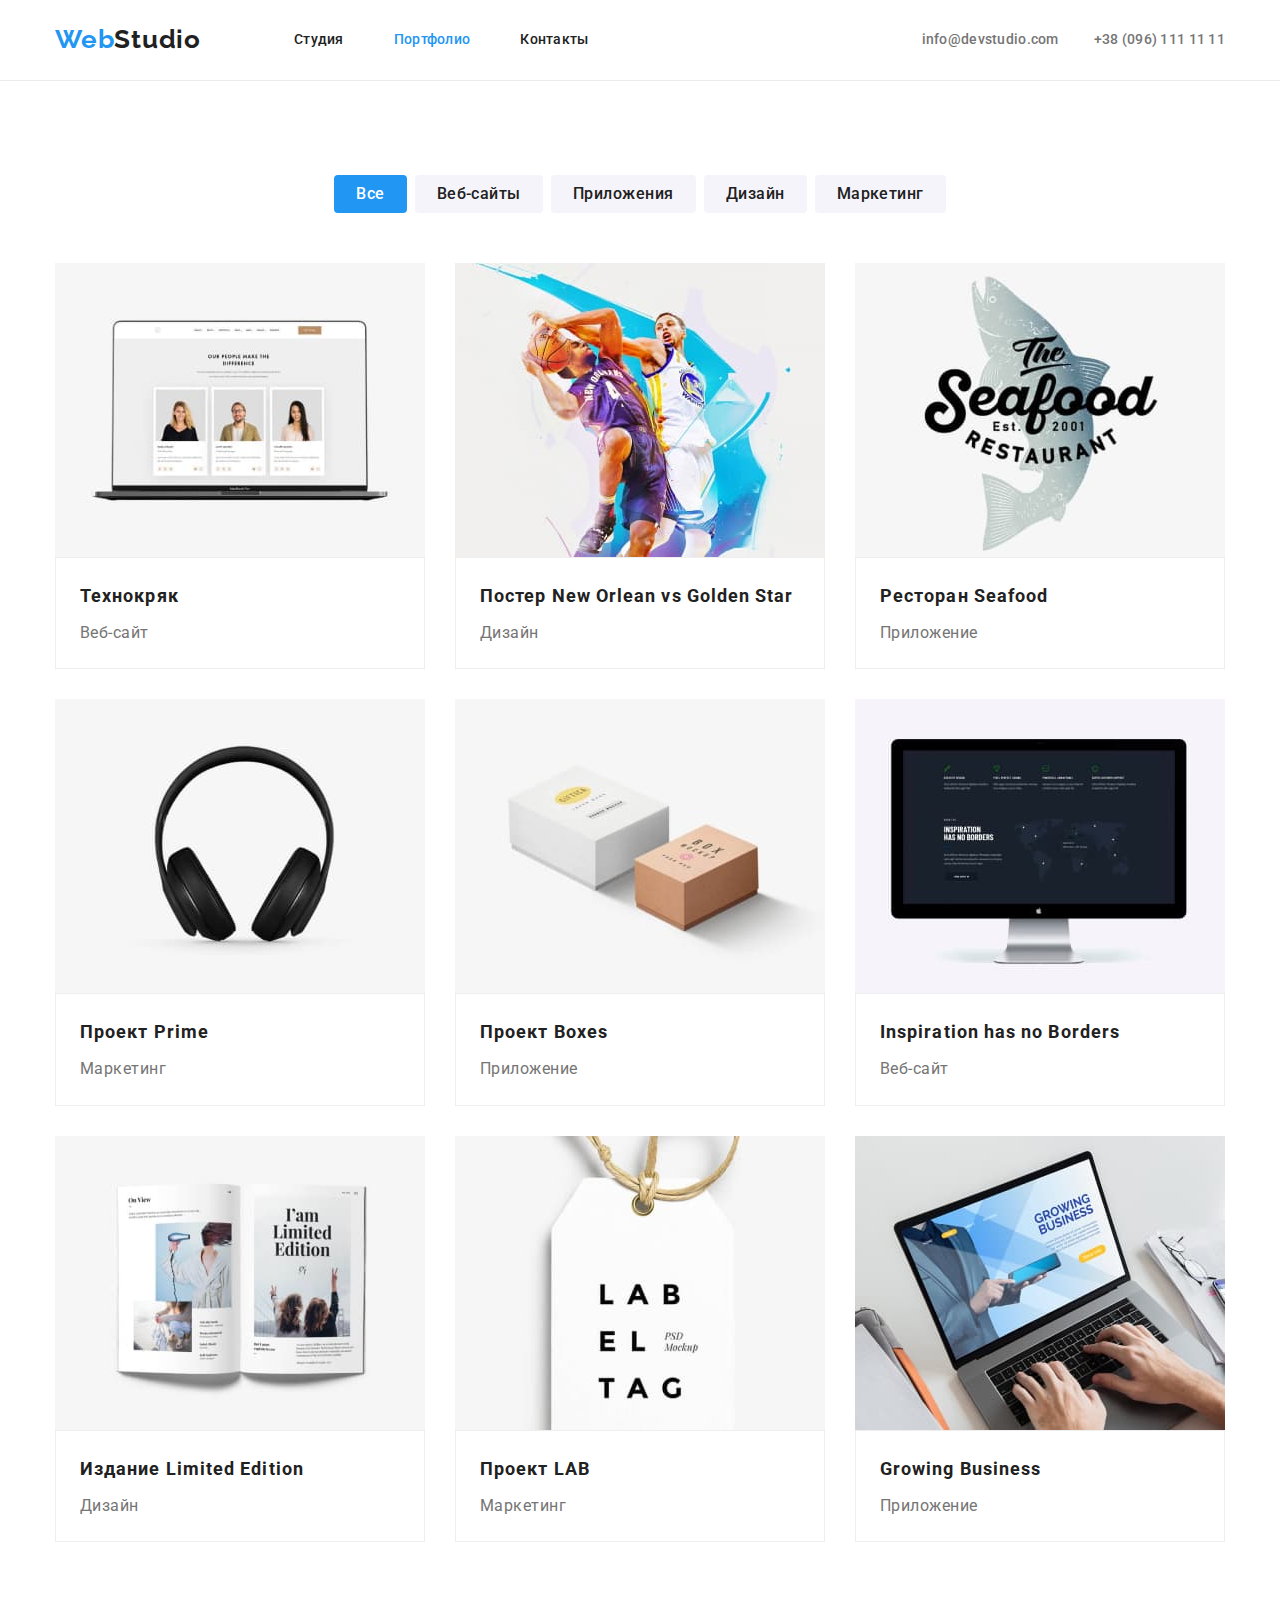
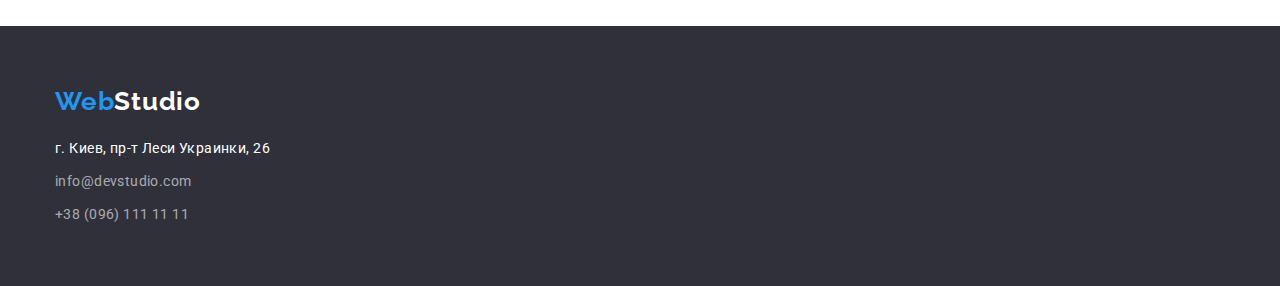
==== portfolio.html @ e8e616d6 "Initial commit" ====
<!DOCTYPE html>
<html lang="en">
  <head>
    <meta charset="UTF-8" />
    <meta http-equiv="X-UA-Compatible" content="IE=edge" />
    <meta name="viewport" content="width=device-width, initial-scale=1.0" />
    <title>Document</title>
    <link
      href="https://fonts.googleapis.com/css2?family=Raleway:wght@700&family=Roboto:wght@400;500;700;900&display=swap"
      rel="stylesheet"
    />
    <link
      rel="stylesheet"
      href="https://cdnjs.cloudflare.com/ajax/libs/modern-normalize/1.1.0/modern-normalize.min.css"
    />
    <link rel="stylesheet" href="./css/styles.css" />
  </head>
  <body>
    <!--Верхняя линия-->
    <header class="main-header">
      <!--Навигация-->
      <div class="container flex">
        <nav class="navigation">
          <a href="./" class="webstudio">Web<span class="studio">Studio</span></a>
          <ul class="navigation-list">
            <li class="navigation item">
              <a href="./index.html" class="link">Студия</a>
            </li>
            <li class="item">
              <a href="./portfolio.html" class="link current">Портфолио</a>
            </li>
            <li class="item">
              <a href="" class="link">Контакты</a>
            </li>
          </ul>
        </nav>
        <!--Как связаться-->
        <ul class="contacts-list">
          <li class="contacts item">
            <a href="info@devstudio.com" class="email-contact">info@devstudio.com</a>
          </li>
          <li class="item">
            <a href="tel:+380961111111" class="tel-contact">+38 (096) 111 11 11</a>
          </li>
        </ul>
      </div>
    </header>
    <!--Основной контент-->
    <main>
      <section class="section">
        <div class="container">
          <!-- заголовок портфолио-->
          <h1 class="visually-hidden">Наши проекты</h1>
          <!--Кнопки-->
          <ul class="buttons">
            <li class="button-item">
              <button type="button" class="button primary">Все</button>
            </li>
            <li class="button-item">
              <button type="button" class="button secondary">Веб-сайты</button>
            </li>
            <li class="button-item">
              <button type="button" class="button secondary">Приложения</button>
            </li>
            <li class="button-item">
              <button type="button" class="button secondary">Дизайн</button>
            </li>
            <li class="button-item">
              <button type="button" class="button secondary">Маркетинг</button>
            </li>
          </ul>

          <!--Наши проекты-->

          <ul class="projects-list">
            <li class="projects-item">
              <a href="" class="project-link">
                <img
                  src="./images/веб_сайт.jpg"
                  alt="веб-сайт с фотографиями людей"
                  width="370"
                  height="294"
                />
                <div class="div-projects">
                  <h2 class="header-project">Технокряк</h2>
                  <p class="text-project">Веб-сайт</p>
                </div>
              </a>
            </li>
            <li class="projects-item">
              <a href="" class="project-link">
                <img
                  src="./images/постер_баскетболистов.jpg"
                  alt="баскетболисты нью орлеан против голдэн стар"
                  width="370"
                  height="294"
                />
                <div class="div-projects">
                  <h2 class="header-project">Постер New Orlean vs Golden Star</h2>
                  <p class="text-project">Дизайн</p>
                </div>
              </a>
            </li>
            <li class="projects-item">
              <a href="" class="project-link">
                <img
                  src="./images/ресторан_морской_еды.jpg"
                  alt="логотип ресторана морской еды"
                  width="370"
                  height="294"
                />
                <div class="div-projects">
                  <h2 class="header-project">Ресторан Seafood</h2>
                  <p class="text-project">Приложение</p>
                </div>
              </a>
            </li>
            <li class="projects-item">
              <a href="" class="project-link">
                <img
                  src="./images/полноразмерные_наушники.jpg"
                  alt="чёрные полноразмерные наушники"
                  width="370"
                  height="294"
                />
                <div class="div-projects">
                  <h2 class="header-project">Проект Prime</h2>
                  <p class="text-project">Маркетинг</p>
                </div>
              </a>
            </li>
            <li class="projects-item">
              <a href="" class="project-link">
                <img
                  src="./images/две_коробки.jpg"
                  alt="белая и коричневая прямоугольные коробки"
                  width="370"
                  height="294"
                />
                <div class="div-projects">
                  <h2 class="header-project">Проект Boxes</h2>
                  <p class="text-project">Приложение</p>
                </div>
              </a>
            </li>
            <li class="projects-item">
              <a href="" class="project-link">
                <img
                  src="./images/компьютер_мак.jpg"
                  alt="комьютер мак с веб-сайтом на экране"
                  width="370"
                  height="294"
                />
                <div class="div-projects">
                  <h2 class="header-project">Inspiration has no Borders</h2>
                  <p class="text-project">Веб-сайт</p>
                </div>
              </a>
            </li>
            <li class="projects-item">
              <a href="" class="project-link">
                <img
                  src="./images/разворот_книги.jpg"
                  alt="разворот книги я ограниченое издание"
                  width="370"
                  height="294"
                />
                <div class="div-projects">
                  <h2 class="header-project">Издание Limited Edition</h2>
                  <p class="text-project">Дизайн</p>
                </div>
              </a>
            </li>
            <li class="projects-item">
              <a href="" class="project-link">
                <img
                  src="./images/шильдик_ля_бэль.jpg"
                  alt="шильдик брэнда ля-бэль"
                  width="370"
                  height="294"
                />
                <div class="div-projects">
                  <h2 class="header-project">Проект LAB</h2>
                  <p class="text-project">Маркетинг</p>
                </div>
              </a>
            </li>
            <li class="projects-item">
              <a href="" class="project-link">
                <img
                  src="./images/расстущий_бизнес.jpg"
                  alt="раскрытый ноутбук надпись на экране расстущий бизнес"
                  width="370"
                  height="294"
                />
                <div class="div-projects">
                  <h2 class="header-project">Growing Business</h2>
                  <p class="text-project">Приложение</p>
                </div>
              </a>
            </li>
          </ul>
        </div>
      </section>
    </main>
    <!--Подвал-->
    <footer class="footer">
      <div class="container">
        <a href="./" class="webstudio logo-footer">Web<span class="studio-footer">Studio</span></a>
        <address class="footer-address">
          <ul class="footer-contacts">
            <li class="footer-contacts-item">
              <a
                href="https://www.google.com.ua/maps/place/%D0%B1%D1%83%D0%BB.+%D0%9B%D0%B5%D1%81%D0%B8+%D0%A3%D0%BA%D1%80%D0%B0%D0%B8%D0%BD%D0%BA%D0%B8,+26,+%D0%9A%D0%B8%D0%B5%D0%B2,+02000/@50.4265807,30.5361971,17z/data=!3m1!4b1!4m5!3m4!1s0x40d4cf0e033ecbe9:0x57a4dffefec77da0!8m2!3d50.4265807!4d30.5383858?hl=ru"
                class="address-link"
                >г. Киев, пр-т Леси Украинки, 26</a
              >
            </li>
            <li class="footer-contacts-item">
              <a href="info@devstudio.com" class="email-contact color">info@devstudio.com</a>
            </li>
            <li class="footer-contacts-item">
              <a href="tel:+380961111111" class="tel-contact color">+38 (096) 111 11 11</a>
            </li>
          </ul>
        </address>
      </div>
    </footer>
  </body>
</html>
---- css/styles.css ----
/* основной цвет #ffffff; */
/* цвет фона футера #2f303a; */
/* цвет фона кнопок #f5f4fa; */
/* цвет основного текста #212121; */
/* цвет вторичного текста #757575; */
/* цвет акцента #2196f3; */
/* цвет линии в хедере #ECECEC */
:root {
  --primary-color: #ffffff;
  --footer-bg-color: #2f303a;
  --buttons-bg-color: #f5f4fa;
  --primary-text-color: #212121;
  --secondary-text-color: #757575;
  --accent-color: #2196f3;
}

/* box sizing */
html {
  box-sizing: border-box;
}

body {
  margin: 0;

  font-family: 'Roboto', sans-serif;
  color: var(--primary-text-color);
  background-color: var(--primary-color);
}

/* сброс стилей по селектору */
h1,
h2,
h3,
p,
ul {
  margin: 0;
  padding: 0;
}
img {
  display: block;
  max-width: 100%;
  height: auto;
}
ul {
  list-style-type: none;
}

/* свойства контейнера и секции*/
.container {
  width: 1200px;
  padding-left: 15px;
  padding-right: 15px;
  margin-left: auto;
  margin-right: auto;
}
.section {
  padding-top: 94px;
  padding-bottom: 94px;
}

/* верхняя линия, навигация */
.main-header {
  border-bottom: 1px solid #ececec;
}
.flex {
  display: flex;
}
.navigation {
  display: flex;
}

/* логотип */
.webstudio {
  display: inline-block;
  padding-top: 24px;
  padding-bottom: 25px;
  margin-right: 93px;

  font-family: 'Raleway', sans-serif;
  font-weight: 700;
  font-size: 26px;
  line-height: 1.2;
  letter-spacing: 0.03em;
  text-align: left;
  text-decoration: none;
  color: var(--accent-color);
}
.studio {
  color: var(--primary-text-color);
}

/* меню навигации */
.navigation-list {
  display: flex;
}
.navigation .item:not(:last-child) {
  margin-right: 50px;
}
.link {
  display: inline-block;
  padding-top: 32px;
  padding-bottom: 32px;

  font-weight: 500;
  font-size: 14px;
  line-height: 1.14;
  text-decoration: none;
  text-align: left;
  letter-spacing: 0.02em;

  color: var(--primary-text-color);
}

.link.current {
  color: var(--accent-color);
}
.link.current:hover,
.link.current:focus {
  color: var(--primary-text-color);
}
.link:hover,
.link:focus {
  color: var(--accent-color);
}

/* как связаться */
.contacts-list {
  display: flex;
  margin-left: auto;
}

.contacts.item:not(:last-child) {
  margin-right: 35px;
}

.email-contact,
.tel-contact {
  display: inline-block;
  padding-top: 32px;
  padding-bottom: 32px;

  font-style: normal;
  font-weight: 500;
  font-size: 14px;
  line-height: 1.14;
  text-decoration: none;
  text-align: left;
  letter-spacing: 0.02em;

  color: var(--secondary-text-color);
}
.email-contact:hover,
.email-contact:focus {
  color: var(--accent-color);
}
.tel-contact:hover,
.tel-contact:focus {
  color: var(--accent-color);
}

/* шапка */
.solutions {
  padding-top: 200px;
  padding-bottom: 200px;
  text-align: center;

  background-color: var(--footer-bg-color);
}
.header-solutions {
  width: 696px;
  margin-right: auto;
  margin-left: auto;
  margin-bottom: 30px;

  font-weight: 900;
  font-size: 44px;
  line-height: 1.4;
  letter-spacing: 0.06em;
  text-transform: uppercase;
  text-align: center;

  color: var(--primary-color);
}
/* кнопка шапки */

.button.solution {
  font-weight: 700;
  font-size: 16px;
  line-height: 1.9;
  letter-spacing: 0.06em;
  padding: 10px 32px;
  border: 0;
  border-radius: 4px;
}

/* особенности */
.visually-hidden {
  position: fixed;
  transform: scale(0);
}

.features-list {
  display: flex;
}

.features .item:not(:last-child) {
  margin-right: 30px;
}

.header-feature {
  width: 210px;
  margin-bottom: 10px;

  font-weight: 700;
  font-size: 14px;
  line-height: 1.14;
  letter-spacing: 0.03em;
  text-align: left;
  text-transform: uppercase;
}
.text-feature {
  width: 270px;

  font-weight: 400;
  font-size: 14px;
  line-height: 1.71;
  letter-spacing: 0.03em;
  text-align: left;
  color: var(--secondary-text-color);
}

/* чем мы занимаемся */
.we-do {
  padding-top: 0;
}
.what-we-do-list {
  display: flex;
}

.we-do .item:not(:last-child) {
  margin-right: 35px;
}

.header-what-we-do {
  margin-bottom: 50px;

  font-weight: 700;
  font-size: 36px;
  line-height: 1.17;
  letter-spacing: 0.03em;
  text-align: center;
}

/* наша команда */
.team {
  background-color: var(--buttons-bg-color);
}
.our-team-list {
  display: flex;
  text-align: center;
}

.our-team-item:not(:last-child) {
  margin-right: 30px;
}

.header-team {
  margin-bottom: 50px;

  text-align: center;
  font-weight: 700;
  font-size: 36px;
  line-height: 1.17;
  letter-spacing: 0.03em;
}

.div-team {
  padding-top: 30px;
  padding-bottom: 30px;
}

.header-people {
  margin-bottom: 10px;

  font-weight: 500;
  font-size: 16px;
  line-height: 1.19;
  letter-spacing: 0.03em;
}
.text-people {
  font-weight: 400;
  font-size: 16px;
  line-height: 1.19;
  letter-spacing: 0.03em;

  color: var(--secondary-text-color);
}

/* кнопки */
.buttons {
  display: flex;
  justify-content: center;
  margin-bottom: 50px;
}
.button {
  padding: 6px 22px;

  font-family: inherit;
  font-weight: 500;
  font-size: 16px;
  line-height: 1.6;
  letter-spacing: 0.03em;
  cursor: pointer;
  border-color: transparent;

  border: 0;
  border-radius: 4px;
}

.button-item:not(:last-child) {
  margin-right: 8px;
}

/* свойства кнопки primary */
.button.primary {
  color: var(--primary-color);
  background-color: var(--accent-color);
}
.button.primary:hover,
.button.primary:focus {
  color: var(--primary-text-color);
  background-color: var(--buttons-bg-color);
}

/* свойства кнопки secondary */
.button.secondary {
  color: var(--primary-text-color);
  background-color: var(--buttons-bg-color);
}
.button.secondary:hover,
.button.secondary:focus {
  color: var(--primary-color);
  background-color: var(--accent-color);
}

/* ПОРТФОЛИО */

/* наши проекты */
.projects-list {
  display: flex;
  flex-wrap: wrap;

  margin-left: -30px;
  margin-bottom: -30px;
}
.projects-item {
  margin-bottom: 30px;
  margin-left: 30px;
}

.projects-item:nth-child(n + 7) {
  margin-bottom: 20px;
}

.projects-item:nth-child(-n + 6) {
  margin-bottom: 30px;
}

.projects-item {
  flex-basis: calc((100% - 90px) / 3);
}
.div-projects {
  border: 1px solid #eeeeee;
  padding: 20px 24px;
}

.header-project {
  margin-bottom: 4px;

  font-weight: 700;
  font-size: 18px;
  line-height: 2;
  letter-spacing: 0.06em;
  text-align: left;
  color: var(--primary-text-color);
}

.text-project {
  font-weight: 400;
  font-size: 16px;
  line-height: 1.9;
  letter-spacing: 0.03em;
  text-align: left;
  color: var(--secondary-text-color);
}
.project-link {
  text-decoration: none;
}

/* футер */
.footer {
  padding-top: 60px;
  padding-bottom: 60px;

  background: var(--footer-bg-color);
}
.logo-footer {
  padding: 0;
  margin: 0;
  margin-bottom: 20px;
}
.studio-footer {
  color: var(--primary-color);
}

.footer-contacts-item:not(:last-child) {
  margin-bottom: 9px;
}

/* адрес из футера */
.address-link {
  font-style: normal;
  font-weight: 400;
  font-size: 14px;
  line-height: 1.7;
  letter-spacing: 0.03em;
  text-align: left;
  text-decoration: none;
  color: var(--primary-color);
}
.color {
  padding-top: 0;
  padding-bottom: 0;

  font-weight: 400;
  line-height: 1.7;
  text-align: left;
  letter-spacing: 0.03em;
  color: rgba(255, 255, 255, 0.6);
}
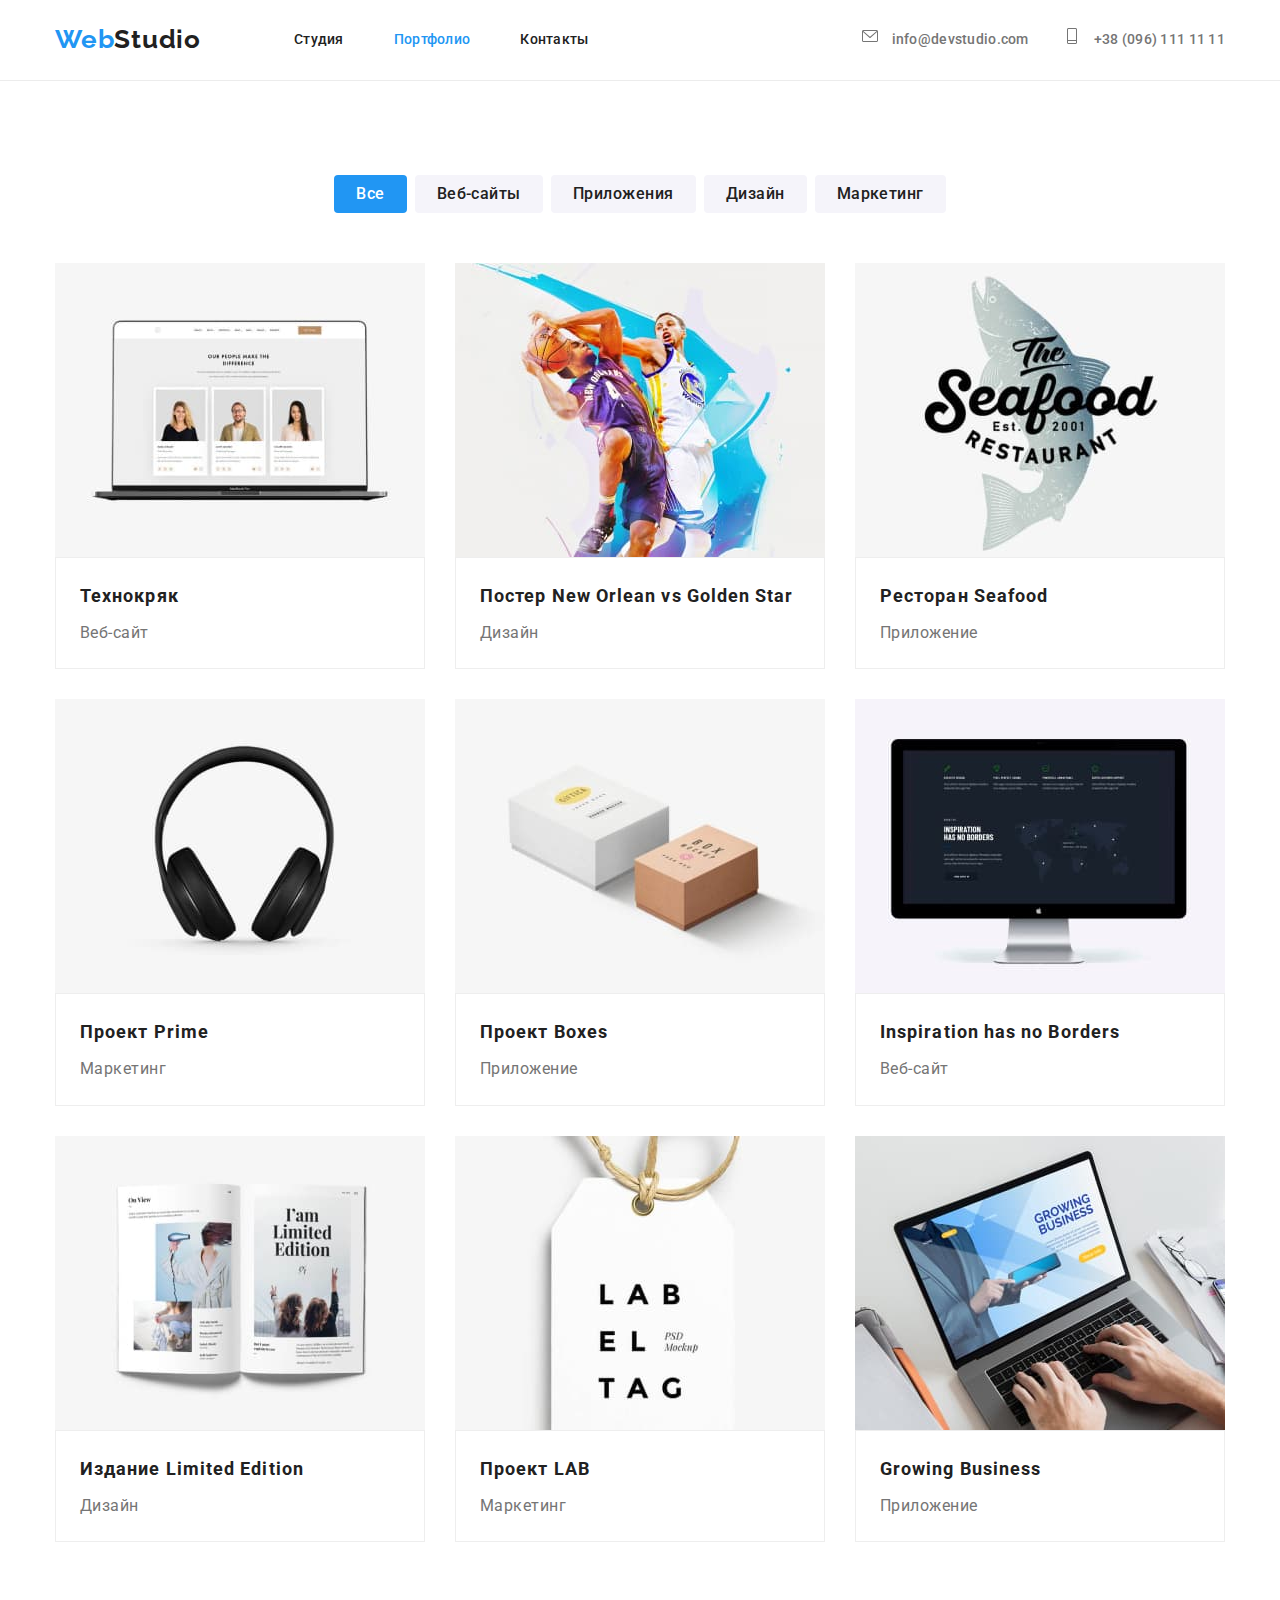
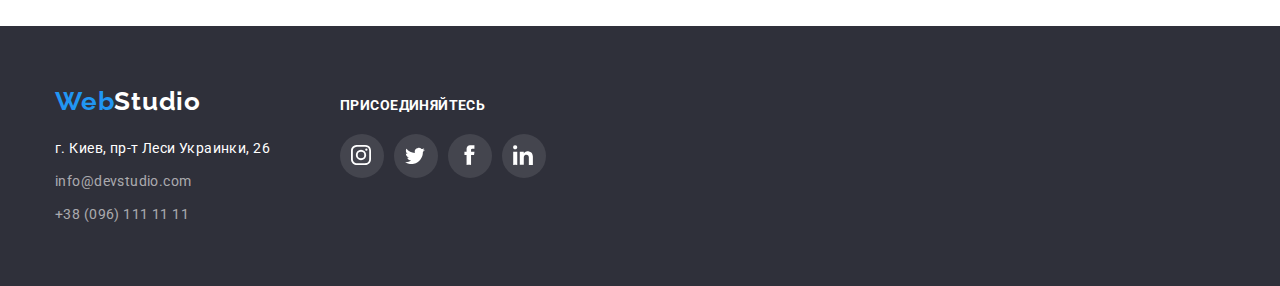
==== commit 6a01e6d6: "готовая домашка" ====
--- a/portfolio.html
+++ b/portfolio.html
@@ -36,10 +36,20 @@
         </nav>
         <!--Как связаться-->
         <ul class="contacts-list">
-          <li class="contacts item">
+          <li class="contacts item envelope-hover">
+            <button class="contacts-button">
+              <svg class="icon-contacts">
+                <use href="./images/symbol-defs.svg#envelope_hover"></use>
+              </svg>
+            </button>
             <a href="info@devstudio.com" class="email-contact">info@devstudio.com</a>
           </li>
-          <li class="item">
+          <li class="item phone">
+            <button class="contacts-button">
+              <svg class="icon-contacts">
+                <use href="./images/symbol-defs.svg#phone"></use>
+              </svg>
+            </button>
             <a href="tel:+380961111111" class="tel-contact">+38 (096) 111 11 11</a>
           </li>
         </ul>
@@ -204,26 +214,65 @@
       </section>
     </main>
     <!--Подвал-->
+    <!--Подвал-->
     <footer class="footer">
-      <div class="container">
-        <a href="./" class="webstudio logo-footer">Web<span class="studio-footer">Studio</span></a>
-        <address class="footer-address">
-          <ul class="footer-contacts">
-            <li class="footer-contacts-item">
-              <a
-                href="https://www.google.com.ua/maps/place/%D0%B1%D1%83%D0%BB.+%D0%9B%D0%B5%D1%81%D0%B8+%D0%A3%D0%BA%D1%80%D0%B0%D0%B8%D0%BD%D0%BA%D0%B8,+26,+%D0%9A%D0%B8%D0%B5%D0%B2,+02000/@50.4265807,30.5361971,17z/data=!3m1!4b1!4m5!3m4!1s0x40d4cf0e033ecbe9:0x57a4dffefec77da0!8m2!3d50.4265807!4d30.5383858?hl=ru"
-                class="address-link"
-                >г. Киев, пр-т Леси Украинки, 26</a
-              >
-            </li>
-            <li class="footer-contacts-item">
-              <a href="info@devstudio.com" class="email-contact color">info@devstudio.com</a>
-            </li>
-            <li class="footer-contacts-item">
-              <a href="tel:+380961111111" class="tel-contact color">+38 (096) 111 11 11</a>
-            </li>
-          </ul>
-        </address>
+      <div class="container flex">
+        <!--Блок лого и адрес-->
+        <div class="footer-block">
+          <a href="./" class="webstudio logo-footer"
+            >Web<span class="studio-footer">Studio</span></a
+          >
+          <address class="footer-address">
+            <ul class="footer-contacts">
+              <li class="footer-contacts-item">
+                <a
+                  href="https://www.google.com.ua/maps/place/%D0%B1%D1%83%D0%BB.+%D0%9B%D0%B5%D1%81%D0%B8+%D0%A3%D0%BA%D1%80%D0%B0%D0%B8%D0%BD%D0%BA%D0%B8,+26,+%D0%9A%D0%B8%D0%B5%D0%B2,+02000/@50.4265807,30.5361971,17z/data=!3m1!4b1!4m5!3m4!1s0x40d4cf0e033ecbe9:0x57a4dffefec77da0!8m2!3d50.4265807!4d30.5383858?hl=ru"
+                  class="address-link"
+                  >г. Киев, пр-т Леси Украинки, 26</a
+                >
+              </li>
+              <li class="footer-contacts-item">
+                <a href="info@devstudio.com" class="email-contact color">info@devstudio.com</a>
+              </li>
+              <li class="footer-contacts-item">
+                <a href="tel:+380961111111" class="tel-contact color">+38 (096) 111 11 11</a>
+              </li>
+            </ul>
+          </address>
+        </div>
+        <!--Блок соц-сети-->
+        <div class="social-links">
+          <header class="join-header">Присоединяйтесь</header>
+          <ul class="social-links-list">
+            <li class="social-links-item">
+              <a class="social-link" href=""
+                ><svg class="icon-footer">
+                  <use href="./images/symbol-defs.svg#instagram"></use></svg
+              ></a>
+            </li>
+
+            <li class="social-links-item">
+              <a class="social-link" href="">
+                <svg class="icon-footer">
+                  <use href="./images/symbol-defs.svg#twitter"></use></svg
+              ></a>
+            </li>
+
+            <li class="social-links-item">
+              <a class="social-link" href="">
+                <svg class="icon-footer">
+                  <use href="./images/symbol-defs.svg#facebook"></use></svg
+              ></a>
+            </li>
+
+            <li class="social-links-item">
+              <a class="social-link" href="">
+                <svg class="icon-footer">
+                  <use href="./images/symbol-defs.svg#linkedin"></use></svg
+              ></a>
+            </li>
+          </ul>
+        </div>
       </div>
     </footer>
   </body>
--- a/css/styles.css
+++ b/css/styles.css
@@ -5,6 +5,7 @@
 /* цвет вторичного текста #757575; */
 /* цвет акцента #2196f3; */
 /* цвет линии в хедере #ECECEC */
+/* цвет рамки в постоянных клиентах #afb1b8; */
 :root {
   --primary-color: #ffffff;
   --footer-bg-color: #2f303a;
@@ -124,6 +125,7 @@
 }
 
 /* как связаться */
+
 .contacts-list {
   display: flex;
   margin-left: auto;
@@ -131,6 +133,27 @@
 
 .contacts.item:not(:last-child) {
   margin-right: 35px;
+}
+
+.contacts-list .item {
+  display: inline-block;
+  background-color: var(--primary-color);
+}
+
+.contacts-button {
+  margin-right: 10px;
+  padding: 0;
+  border: 0;
+  background-color: var(--primary-color);
+}
+
+.icon-contacts {
+  width: 16px;
+  height: 16px;
+  fill: var(--secondary-text-color);
+}
+.icon-contacts:hover {
+  fill: var(--accent-color);
 }
 
 .email-contact,
@@ -166,6 +189,19 @@
 
   background-color: var(--footer-bg-color);
 }
+
+.overlay {
+  max-width: 1600px;
+  height: 600px;
+  margin-left: auto;
+  margin-right: auto;
+  background-image: linear-gradient(to right, rgba(47, 48, 58, 0.4), rgba(47, 48, 58, 0.4)),
+    url(../images/new_photo.jpg);
+  background-repeat: no-repeat;
+  background-position: center;
+  background-size: cover;
+}
+
 .header-solutions {
   width: 696px;
   margin-right: auto;
@@ -181,6 +217,7 @@
 
   color: var(--primary-color);
 }
+
 /* кнопка шапки */
 
 .button.solution {
@@ -194,6 +231,7 @@
 }
 
 /* особенности */
+
 .visually-hidden {
   position: fixed;
   transform: scale(0);
@@ -207,6 +245,30 @@
   margin-right: 30px;
 }
 
+.features .item {
+  display: block;
+
+  height: 120px;
+  margin-bottom: 30px;
+  background-size: auto;
+
+  background-color: var(--buttons-bg-color);
+}
+
+.feature-button {
+  padding: 0;
+  border: 0;
+  margin-bottom: 30px;
+  width: 270px;
+  height: 120px;
+}
+
+.icon-feature {
+  width: 70px;
+  height: 70px;
+  fill: var(--primary-color);
+}
+
 .header-feature {
   width: 210px;
   margin-bottom: 10px;
@@ -230,9 +292,7 @@
 }
 
 /* чем мы занимаемся */
-.we-do {
-  padding-top: 0;
-}
+
 .what-we-do-list {
   display: flex;
 }
@@ -259,7 +319,11 @@
   display: flex;
   text-align: center;
 }
-
+.our-team-item {
+  box-shadow: 0px 1px 3px rgba(0, 0, 0, 0.12), 0px 1px 1px rgba(0, 0, 0, 0.14),
+    0px 2px 1px rgba(0, 0, 0, 0.2);
+  border-radius: 0px 0px 4px 4px;
+}
 .our-team-item:not(:last-child) {
   margin-right: 30px;
 }
@@ -295,8 +359,90 @@
 
   color: var(--secondary-text-color);
 }
+/* иконки в команде */
+.team-social-links-list {
+  display: flex;
+  justify-content: center;
+  margin-top: 16px;
+}
+
+.team-social-links-item:not(:last-child) {
+  margin-right: 10px;
+}
+
+.social-link-team {
+  display: block;
+  width: 44px;
+  height: 44px;
+  border-radius: 50%;
+}
+
+.social-link-team:hover,
+.social-link-team:focus {
+  background: var(--accent-color);
+  fill: var(--primary-color);
+}
+
+.team-icon:hover,
+.team-icon:focus {
+  background: var(--accent-color);
+  fill: var(--primary-color);
+}
+
+.team-icon {
+  margin-top: 11px;
+  width: 20px;
+  height: 20px;
+  fill: #afb1b8;
+}
+
+/* постоянные клиенты */
+
+.header-clients {
+  font-weight: 700;
+  font-size: 36px;
+  line-height: 1.17;
+  text-align: center;
+  letter-spacing: 0.03em;
+
+  margin-bottom: 50px;
+  color: var(--primary-text-color);
+}
+
+.clients-list {
+  display: flex;
+  justify-content: center;
+}
+
+.clients-item:not(:last-child) {
+  margin-right: 30px;
+}
+
+.client {
+  display: block;
+  padding: 0;
+  border: 0;
+  border-width: 1px;
+  border-style: solid;
+  border-color: #afb1b8;
+  border-radius: 4px;
+
+  background-color: var(--primary-color);
+}
+
+.icon-clients:hover,
+.icon-clients:focus {
+  fill: var(--accent-color);
+}
+
+.icon-clients {
+  width: 170px;
+  height: 92px;
+  fill: #afb1b8;
+}
 
 /* кнопки */
+
 .buttons {
   display: flex;
   justify-content: center;
@@ -321,6 +467,15 @@
   margin-right: 8px;
 }
 
+/* тени на кнопках */
+
+.button:hover,
+.button:focus {
+  box-shadow: 0px 3px 1px rgba(0, 0, 0, 0.1), 0px 1px 2px rgba(0, 0, 0, 0.08),
+    0px 2px 2px rgba(0, 0, 0, 0.12);
+  border-radius: 4px;
+}
+
 /* свойства кнопки primary */
 .button.primary {
   color: var(--primary-color);
@@ -353,8 +508,15 @@
   margin-left: -30px;
   margin-bottom: -30px;
 }
+
+/* тень при ховере и фокусе */
+.projects-item:hover,
+.projects-item:focus {
+  box-shadow: 0px 1px 1px rgba(0, 0, 0, 0.12), 0px 4px 4px rgba(0, 0, 0, 0.06),
+    1px 4px 6px rgba(0, 0, 0, 0.16);
+}
+
 .projects-item {
-  margin-bottom: 30px;
   margin-left: 30px;
 }
 
@@ -418,6 +580,9 @@
 }
 
 /* адрес из футера */
+.footer-address {
+  display: flex;
+}
 .address-link {
   font-style: normal;
   font-weight: 400;
@@ -438,3 +603,48 @@
   letter-spacing: 0.03em;
   color: rgba(255, 255, 255, 0.6);
 }
+
+/* блок соц-сети */
+
+.social-links {
+  margin-top: 12px;
+  margin-left: 70px;
+}
+
+.join-header {
+  margin-bottom: 20px;
+
+  font-style: normal;
+  font-weight: 700;
+  font-size: 14px;
+  line-height: 1.14;
+  letter-spacing: 0.03em;
+  text-transform: uppercase;
+
+  color: var(--primary-color);
+}
+
+.social-links-list {
+  display: flex;
+}
+.social-links-item:not(:last-child) {
+  margin-right: 10px;
+}
+.social-link {
+  display: block;
+  width: 44px;
+  height: 44px;
+  border-radius: 50%;
+  background: rgba(255, 255, 255, 0.1);
+}
+.social-link:hover,
+.social-link:focus {
+  background: var(--accent-color);
+}
+.icon-footer {
+  margin-top: 11px;
+  margin-left: 11px;
+  width: 20px;
+  height: 20px;
+  fill: var(--primary-color);
+}
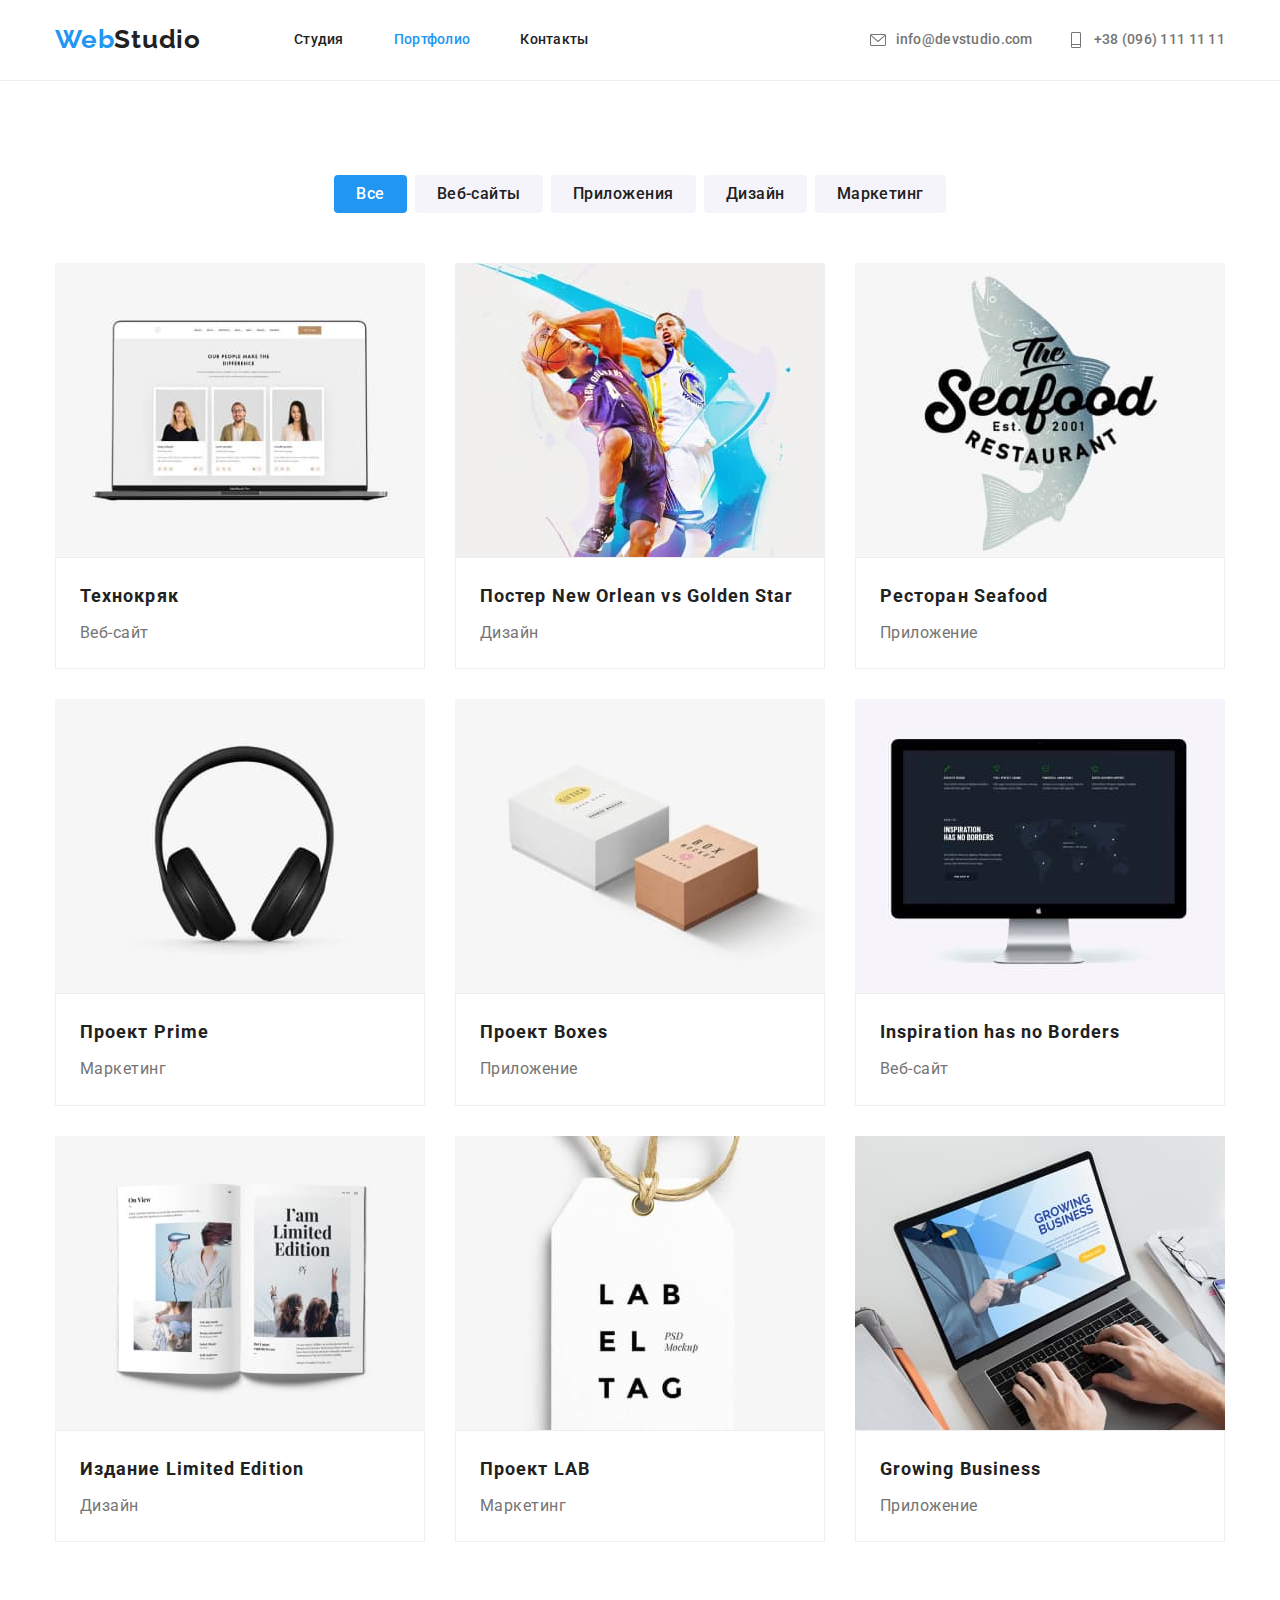
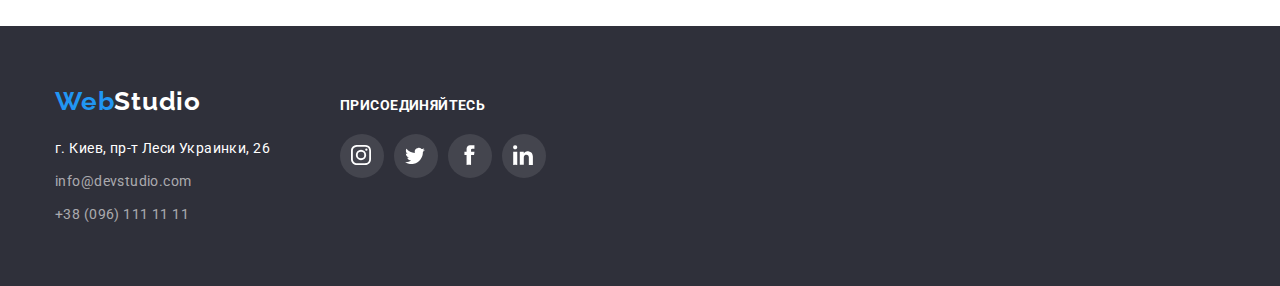
==== commit 24566dc7: "исправления ДЗ" ====
--- a/portfolio.html
+++ b/portfolio.html
@@ -37,20 +37,18 @@
         <!--Как связаться-->
         <ul class="contacts-list">
           <li class="contacts item envelope-hover">
-            <button class="contacts-button">
+            <a href="info@devstudio.com" class="email-contact">
               <svg class="icon-contacts">
-                <use href="./images/symbol-defs.svg#envelope_hover"></use>
-              </svg>
-            </button>
-            <a href="info@devstudio.com" class="email-contact">info@devstudio.com</a>
+                <use href="./images/symbol-defs.svg#envelope_hover"></use></svg
+              >info@devstudio.com</a
+            >
           </li>
           <li class="item phone">
-            <button class="contacts-button">
-              <svg class="icon-contacts">
-                <use href="./images/symbol-defs.svg#phone"></use>
-              </svg>
-            </button>
-            <a href="tel:+380961111111" class="tel-contact">+38 (096) 111 11 11</a>
+            <a href="tel:+380961111111" class="tel-contact"
+              ><svg class="icon-contacts">
+                <use href="./images/symbol-defs.svg#phone"></use></svg
+              >+38 (096) 111 11 11</a
+            >
           </li>
         </ul>
       </div>
--- a/css/styles.css
+++ b/css/styles.css
@@ -140,25 +140,17 @@
   background-color: var(--primary-color);
 }
 
-.contacts-button {
+.icon-contacts {
   margin-right: 10px;
-  padding: 0;
-  border: 0;
-  background-color: var(--primary-color);
-}
-
-.icon-contacts {
   width: 16px;
   height: 16px;
-  fill: var(--secondary-text-color);
-}
-.icon-contacts:hover {
-  fill: var(--accent-color);
+  fill: currentColor;
 }
 
 .email-contact,
 .tel-contact {
-  display: inline-block;
+  align-items: center;
+  display: flex;
   padding-top: 32px;
   padding-bottom: 32px;
 
@@ -248,19 +240,18 @@
 .features .item {
   display: block;
 
-  height: 120px;
   margin-bottom: 30px;
   background-size: auto;
-
+}
+
+.feature-button {
+  display: flex;
+  align-items: center;
+  justify-content: center;
+  margin-bottom: 30px;
+
+  height: 120px;
   background-color: var(--buttons-bg-color);
-}
-
-.feature-button {
-  padding: 0;
-  border: 0;
-  margin-bottom: 30px;
-  width: 270px;
-  height: 120px;
 }
 
 .icon-feature {
@@ -270,7 +261,6 @@
 }
 
 .header-feature {
-  width: 210px;
   margin-bottom: 10px;
 
   font-weight: 700;
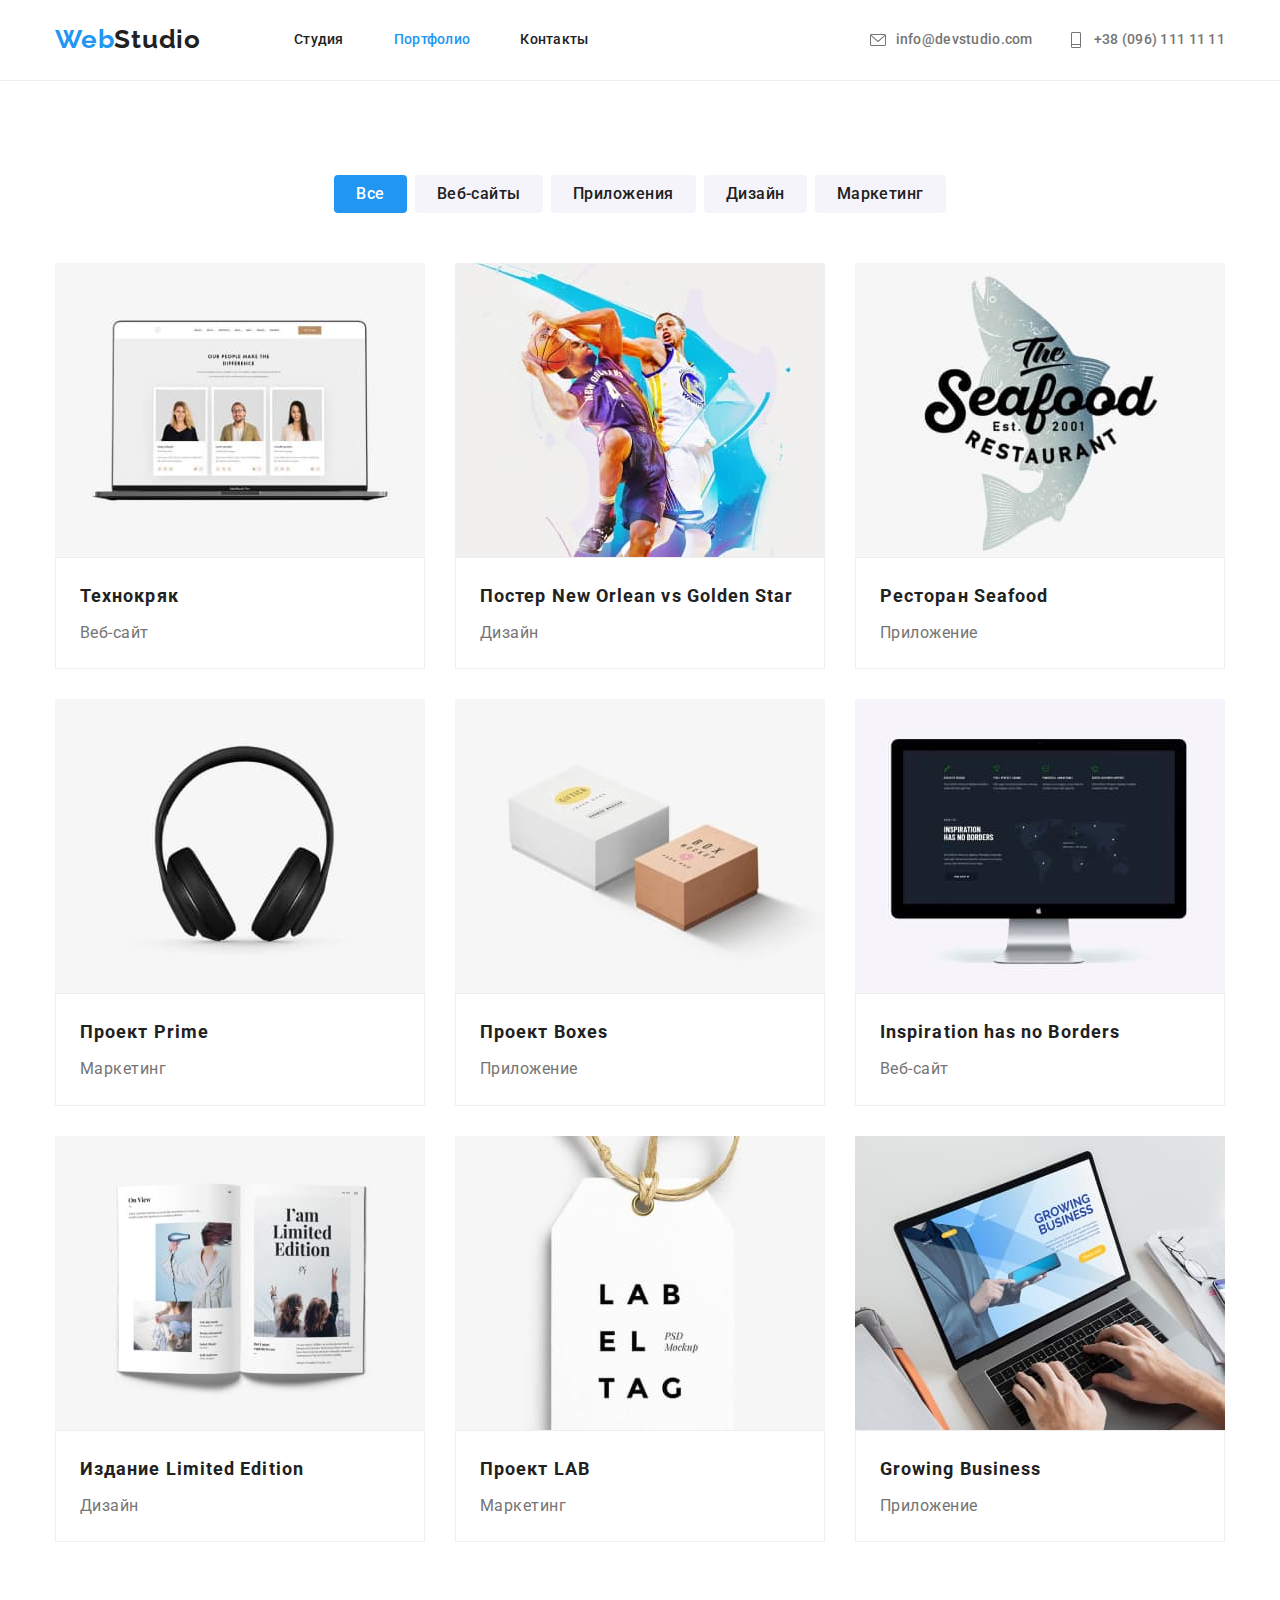
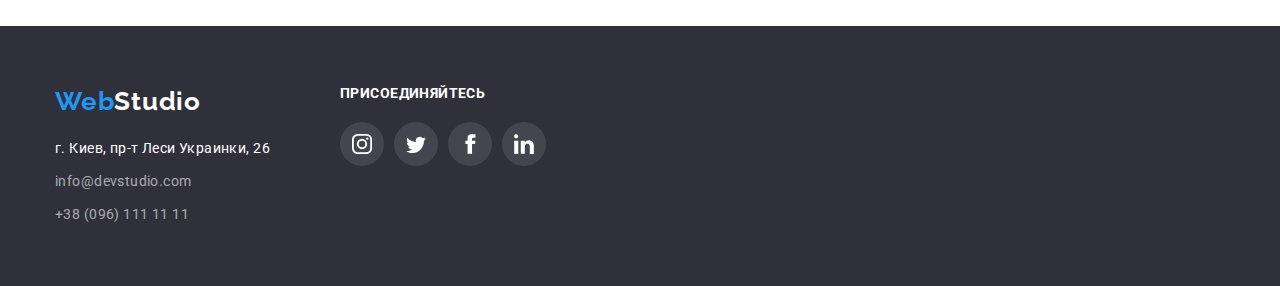
==== commit c3488a1e: "исправления" ====
--- a/portfolio.html
+++ b/portfolio.html
@@ -239,6 +239,7 @@
           </address>
         </div>
         <!--Блок соц-сети-->
+        <!--Блок соц-сети-->
         <div class="social-links">
           <header class="join-header">Присоединяйтесь</header>
           <ul class="social-links-list">
--- a/css/styles.css
+++ b/css/styles.css
@@ -310,6 +310,7 @@
   text-align: center;
 }
 .our-team-item {
+  background-color: var(--primary-color);
   box-shadow: 0px 1px 3px rgba(0, 0, 0, 0.12), 0px 1px 1px rgba(0, 0, 0, 0.14),
     0px 2px 1px rgba(0, 0, 0, 0.2);
   border-radius: 0px 0px 4px 4px;
@@ -350,6 +351,7 @@
   color: var(--secondary-text-color);
 }
 /* иконки в команде */
+
 .team-social-links-list {
   display: flex;
   justify-content: center;
@@ -361,29 +363,28 @@
 }
 
 .social-link-team {
-  display: block;
+  display: flex;
+  align-items: center;
+  justify-content: center;
   width: 44px;
   height: 44px;
   border-radius: 50%;
+  color: #afb1b8;
 }
 
 .social-link-team:hover,
 .social-link-team:focus {
   background: var(--accent-color);
-  fill: var(--primary-color);
-}
-
-.team-icon:hover,
-.team-icon:focus {
-  background: var(--accent-color);
-  fill: var(--primary-color);
+  color: var(--primary-color);
 }
 
 .team-icon {
-  margin-top: 11px;
+  display: flex;
+  align-items: center;
+  justify-content: center;
   width: 20px;
   height: 20px;
-  fill: #afb1b8;
+  fill: currentColor;
 }
 
 /* постоянные клиенты */
@@ -407,28 +408,36 @@
 .clients-item:not(:last-child) {
   margin-right: 30px;
 }
+.clients-item {
+  width: 170px;
+  height: 92px;
+}
 
 .client {
-  display: block;
-  padding: 0;
-  border: 0;
+  display: flex;
+  align-items: center;
+  justify-content: center;
+
   border-width: 1px;
   border-style: solid;
   border-color: #afb1b8;
   border-radius: 4px;
-
+  width: 100%;
+  height: 100%;
+  color: #afb1b8;
   background-color: var(--primary-color);
 }
 
-.icon-clients:hover,
-.icon-clients:focus {
-  fill: var(--accent-color);
+.client:hover,
+.client:focus {
+  border-color: var(--accent-color);
+  color: var(--accent-color);
 }
 
 .icon-clients {
-  width: 170px;
-  height: 92px;
-  fill: #afb1b8;
+  width: 106px;
+  height: 60px;
+  fill: currentColor;
 }
 
 /* кнопки */
@@ -597,8 +606,8 @@
 /* блок соц-сети */
 
 .social-links {
-  margin-top: 12px;
   margin-left: 70px;
+  align-items: baseline;
 }
 
 .join-header {
@@ -613,7 +622,6 @@
 
   color: var(--primary-color);
 }
-
 .social-links-list {
   display: flex;
 }
@@ -621,7 +629,9 @@
   margin-right: 10px;
 }
 .social-link {
-  display: block;
+  display: flex;
+  align-items: center;
+  justify-content: center;
   width: 44px;
   height: 44px;
   border-radius: 50%;
@@ -632,8 +642,6 @@
   background: var(--accent-color);
 }
 .icon-footer {
-  margin-top: 11px;
-  margin-left: 11px;
   width: 20px;
   height: 20px;
   fill: var(--primary-color);
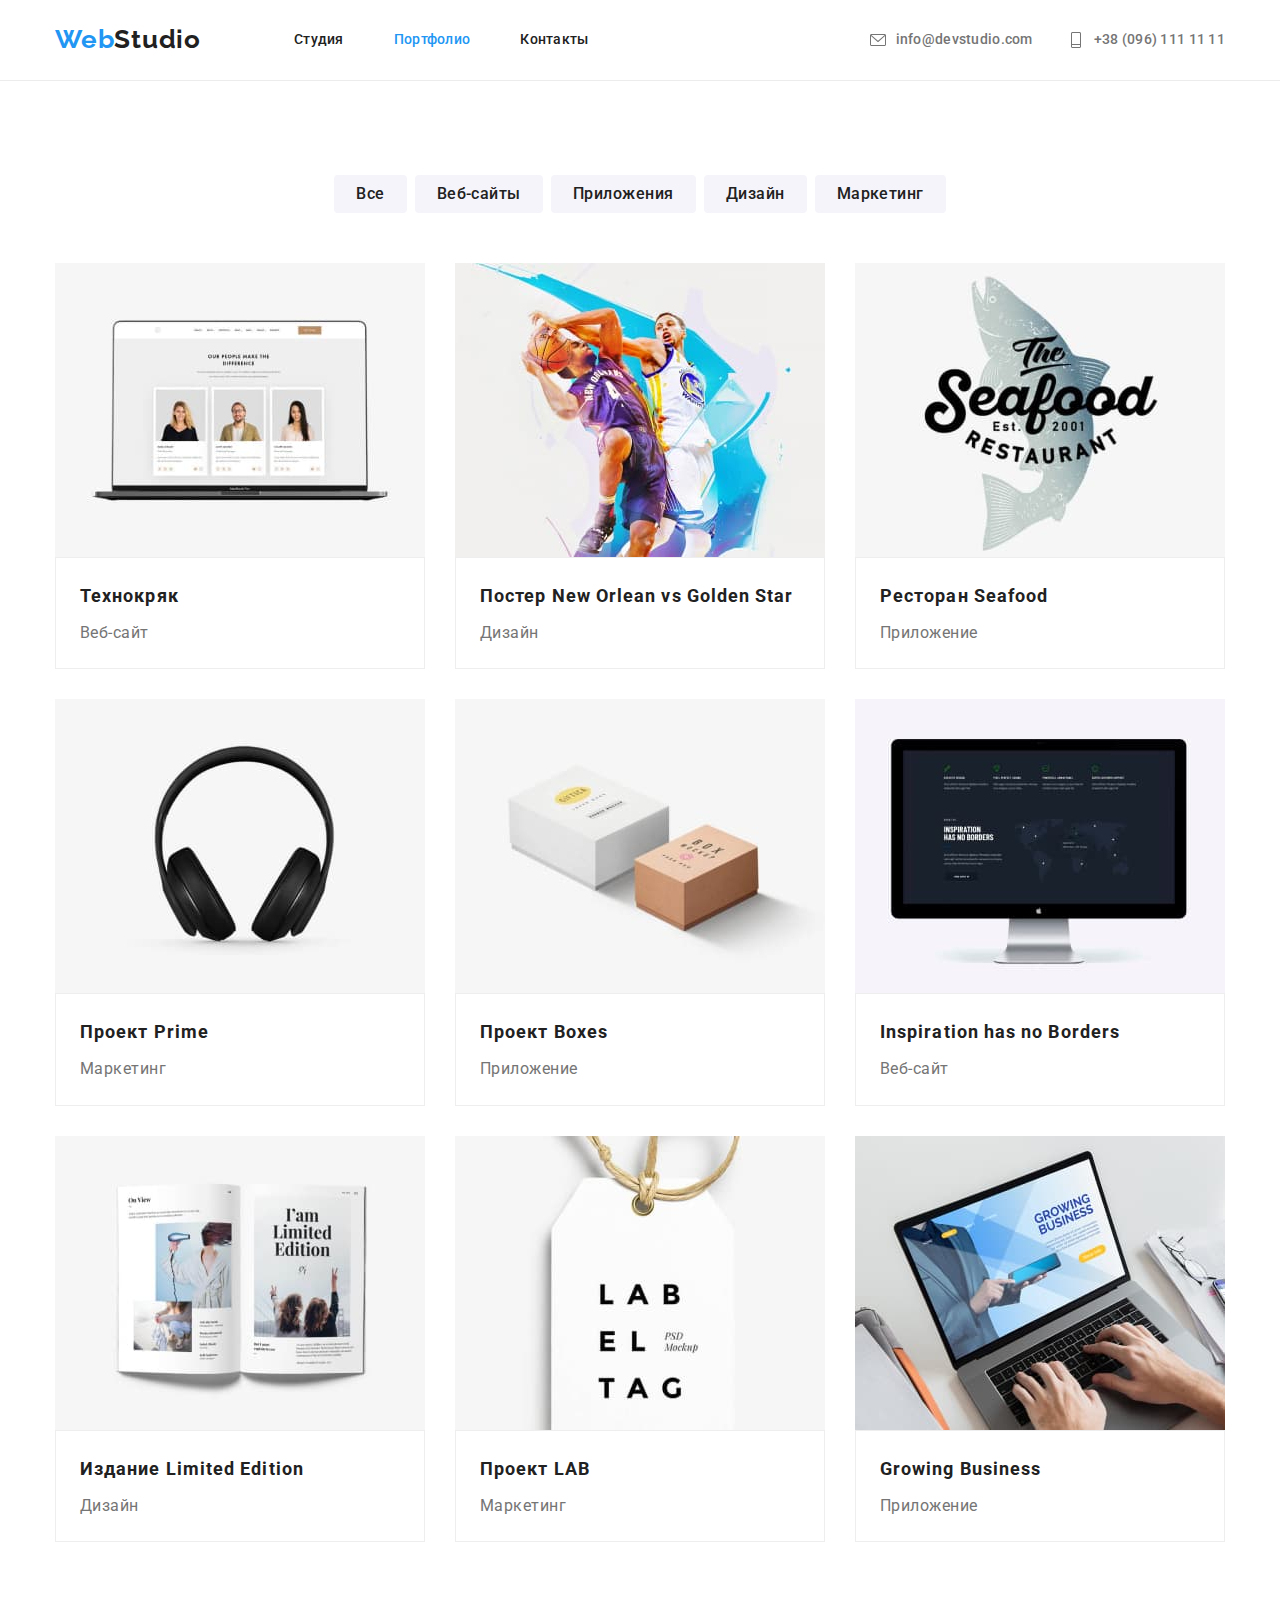
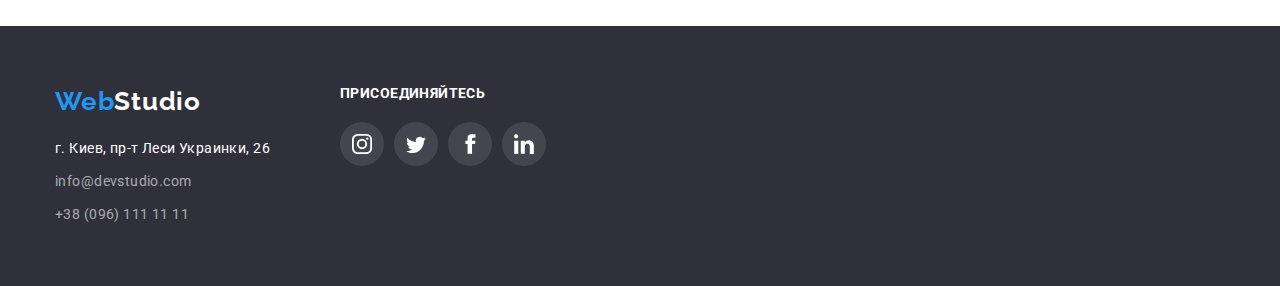
==== commit 6639525a: "исправление" ====
--- a/portfolio.html
+++ b/portfolio.html
@@ -62,7 +62,7 @@
           <!--Кнопки-->
           <ul class="buttons">
             <li class="button-item">
-              <button type="button" class="button primary">Все</button>
+              <button type="button" class="button secondary">Все</button>
             </li>
             <li class="button-item">
               <button type="button" class="button secondary">Веб-сайты</button>
--- a/css/styles.css
+++ b/css/styles.css
@@ -500,6 +500,10 @@
 /* ПОРТФОЛИО */
 
 /* наши проекты */
+.project-link {
+  display: block;
+}
+
 .projects-list {
   display: flex;
   flex-wrap: wrap;
@@ -509,8 +513,8 @@
 }
 
 /* тень при ховере и фокусе */
-.projects-item:hover,
-.projects-item:focus {
+.project-link:hover,
+.project-link:focus {
   box-shadow: 0px 1px 1px rgba(0, 0, 0, 0.12), 0px 4px 4px rgba(0, 0, 0, 0.06),
     1px 4px 6px rgba(0, 0, 0, 0.16);
 }
